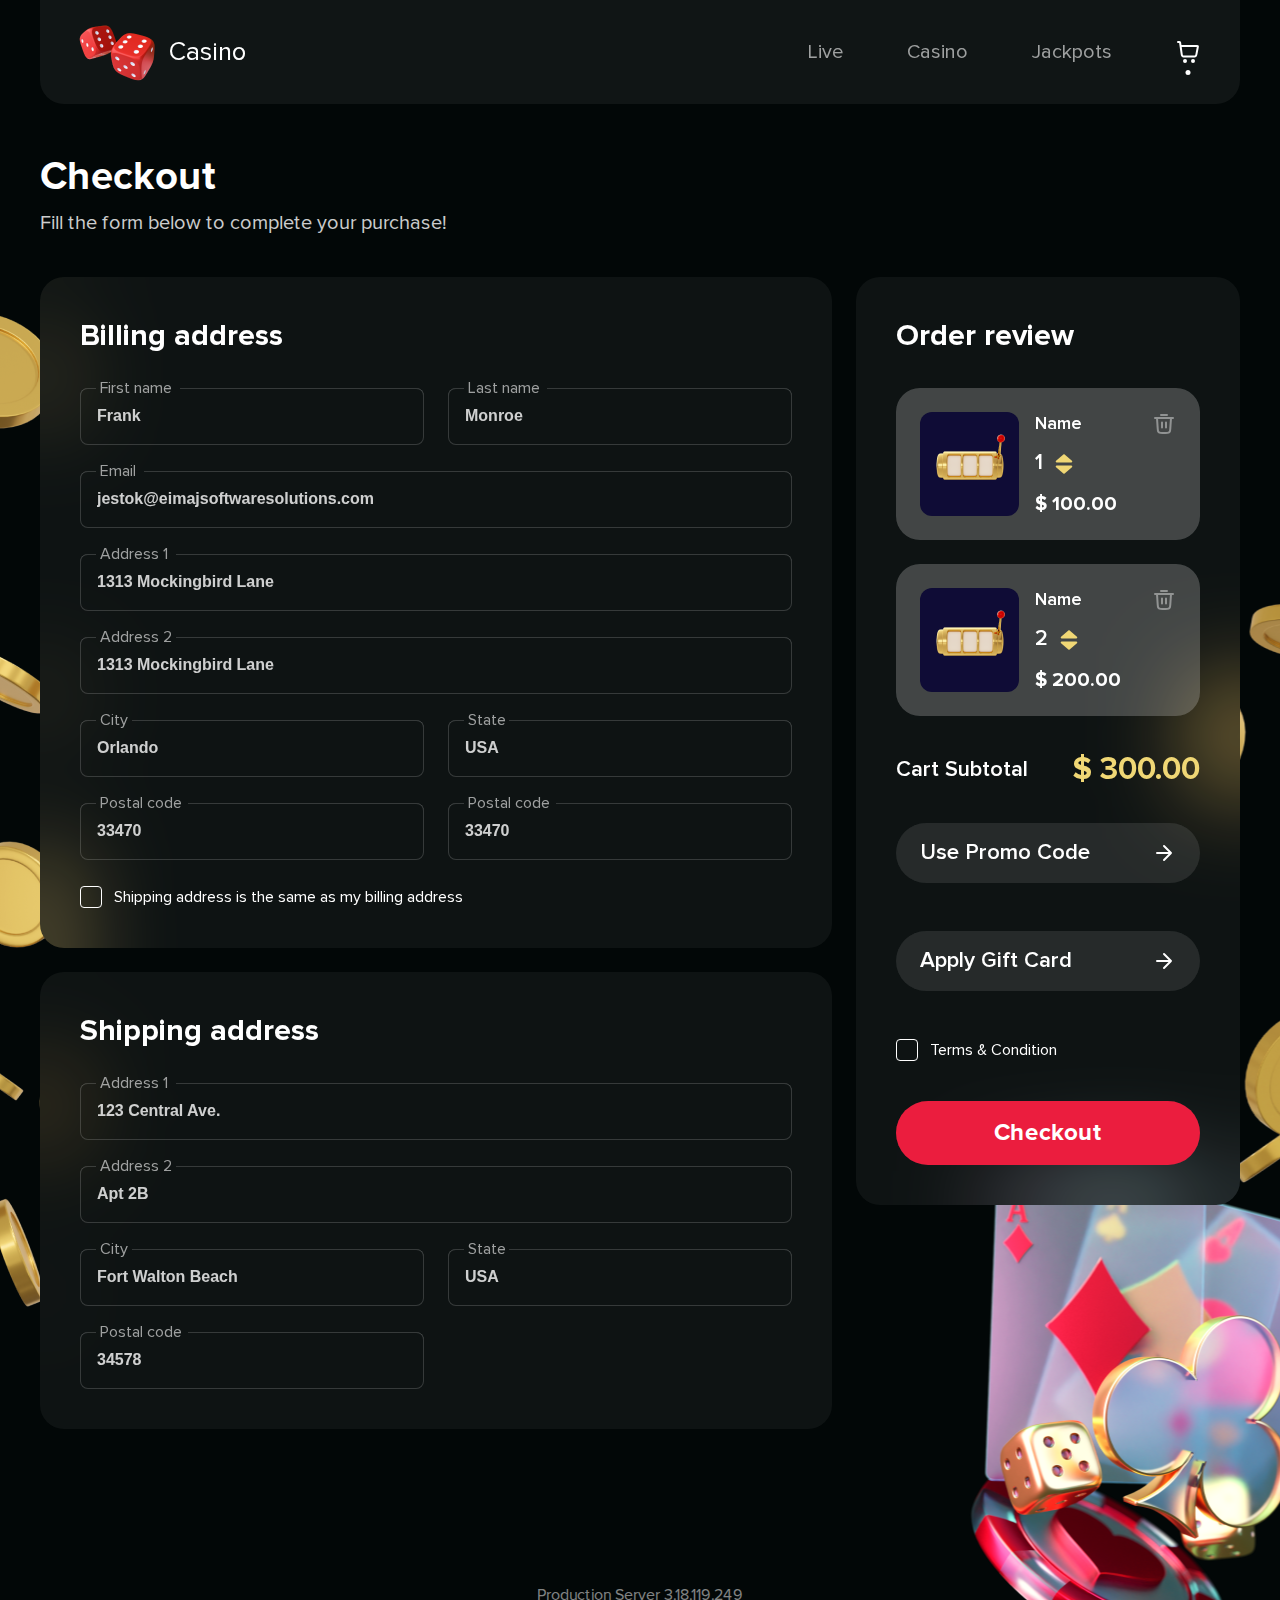
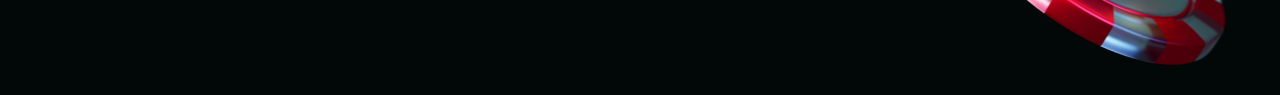
==== index.html @ a9254ffb "init" ====
<html lang="en">
  <head>
    <meta charset="UTF-8" />
    <meta name="viewport" content="width=device-width, initial-scale=1.0" />
    <title>Casino: Checkout</title>
  </head>
  <body>
    <div class="body-wrapper">
      <div class="background-decoration">
        <img
          src="./img/coin-left.png"
          class="background-decoration__left-coin-1"
        />
        <img
          src="./img/coin-right.png"
          class="background-decoration__right-coin-1"
        />
        <img src="./img/cards-1.png" class="background-decoration__card-1" />
      </div>
      <div class="container">
        <header class="header">
          <div class="logo">
            <img src="./img/header-logo.png" alt="" class="logo__img" />
            <div class="logo__title">Casino</div>
          </div>
          <nav class="menu">
            <a href="#" class="menu__link">Live</a>
            <a href="#" class="menu__link">Casino </a>
            <a href="#" class="menu__link">Jackpots </a>
            <a href="#" class="menu__link menu__link_active">
              <img src="./img/icons/shopping-cart.svg" class="menu__icon" />
            </a>
          </nav>
        </header>
        <header class="page-headline">
          <h1 class="page-headline__title">Checkout</h1>
          <p class="page-headline__subtitle">
            Fill the form below to complete your purchase!
          </p>
        </header>
        <form action="" class="checkout-form">
          <div class="checkout-form__col">
            <fieldset class="checkout-form__fieldset">
              <h2 class="checkout-form__legend">Billing address</h2>
              <div class="checkout-form__input-group">
                <div class="checkout-form__row">
                  <div class="checkout-form__input">
                    <label for="">First name</label>
                    <input type="text" value="Frank" />
                    <div class="checkout-form__input-top-border"></div>
                  </div>
                  <div class="checkout-form__input">
                    <label for="">Last name</label>
                    <input type="text" value="Monroe" />
                    <div class="checkout-form__input-top-border"></div>
                  </div>
                </div>
                <div class="checkout-form__row">
                  <div class="checkout-form__input">
                    <label for="">Email</label>
                    <input
                      type="text"
                      value="jestok@eimajsoftwaresolutions.com"
                    />
                    <div class="checkout-form__input-top-border"></div>
                  </div>
                </div>
                <div class="checkout-form__row">
                  <div class="checkout-form__input">
                    <label for="">Address 1</label>
                    <input type="text" value="1313 Mockingbird Lane" />
                    <div class="checkout-form__input-top-border"></div>
                  </div>
                </div>
                <div class="checkout-form__row">
                  <div class="checkout-form__input">
                    <label for="">Address 2</label>
                    <input type="text" value="1313 Mockingbird Lane" />
                    <div class="checkout-form__input-top-border"></div>
                  </div>
                </div>
                <div class="checkout-form__row">
                  <div class="checkout-form__input">
                    <label for="">City</label>
                    <input type="text" value="Orlando" />
                    <div class="checkout-form__input-top-border"></div>
                  </div>
                  <div class="checkout-form__input">
                    <label for="">State</label>
                    <input type="text" value="USA" />
                    <div class="checkout-form__input-top-border"></div>
                  </div>
                </div>
                <div class="checkout-form__row">
                  <div class="checkout-form__input">
                    <label for="">Postal code</label>
                    <input type="text" value="33470" />
                    <div class="checkout-form__input-top-border"></div>
                  </div>
                  <div class="checkout-form__input">
                    <label for="">Postal code</label>
                    <input type="text" value="33470" />
                    <div class="checkout-form__input-top-border"></div>
                  </div>
                </div>
                <div class="checkout-form__row">
                  <div class="checkout-form__checkbox">
                    <input
                      type="checkbox"
                      id="chekbox-1"
                      name="happy"
                      value="yes"
                    />
                    <label for="chekbox-1"
                      >Shipping address is the same as my billing address</label
                    >
                  </div>
                </div>
              </div>
            </fieldset>
            <fieldset class="checkout-form__fieldset">
              <h2 class="checkout-form__legend">Shipping address</h2>
              <div class="checkout-form__input-group">
                <div class="checkout-form__row">
                  <div class="checkout-form__input">
                    <label for="">Address 1</label>
                    <input type="text" value="123 Central Ave." />
                    <div class="checkout-form__input-top-border"></div>
                  </div>
                </div>
                <div class="checkout-form__row">
                  <div class="checkout-form__input">
                    <label for="">Address 2</label>
                    <input type="text" value="Apt 2B" />
                    <div class="checkout-form__input-top-border"></div>
                  </div>
                </div>
                <div class="checkout-form__row">
                  <div class="checkout-form__input">
                    <label for="">City</label>
                    <input type="text" value="Fort Walton Beach" />
                    <div class="checkout-form__input-top-border"></div>
                  </div>
                  <div class="checkout-form__input">
                    <label for="">State</label>
                    <input type="text" value="USA" />
                    <div class="checkout-form__input-top-border"></div>
                  </div>
                </div>
                <div class="checkout-form__row">
                  <div
                    class="checkout-form__input checkout-form__input_half-width"
                  >
                    <label for="">Postal code</label>
                    <input type="text" value="34578" />
                    <div class="checkout-form__input-top-border"></div>
                  </div>
                </div>
              </div>
            </fieldset>
          </div>
          <div class="checkout-form__col checkout-form__col_side">
            <fieldset class="checkout-form__fieldset">
              <h2 class="checkout-form__legend">Order review</h2>
              <div class="cart">
                <div class="cart__list">
                  <div class="cart__item">
                    <div class="cart__col cart__col_img">
                      <img
                        src="./img/checkout/jackpot.png"
                        alt=""
                        class="cart__img"
                      />
                    </div>
                    <div class="cart__col">
                      <header class="cart__header">
                        <div class="cart__name">Name</div>
                        <div class="cart__remove-btn">
                          <img
                            src="./img/icons/trash.svg"
                            class="cart__remove-icon"
                          />
                        </div>
                      </header>
                      <div class="cart__count">
                        <div class="cart__input">
                          <div class="cart__input-value">1</div>
                          <div class="cart__input-control">
                            <img
                              src="./img/icons/cart-input-up.svg"
                              class="cart__input-arrow cart__input-arrow_up"
                            />
                            <img
                              src="./img/icons/cart-input-down.svg"
                              class="cart__input-arrow cart__input-arrow_down"
                            />
                          </div>
                        </div>
                        <div class="cart__item-totalcost">
                          <span class="cart__currency-icon">$</span>
                          <span class="cart__totalcost-value">100.00</span>
                        </div>
                      </div>
                    </div>
                  </div>
                  <div class="cart__item">
                    <div class="cart__col cart__col_img">
                      <img
                        src="./img/checkout/jackpot.png"
                        alt=""
                        class="cart__img"
                      />
                    </div>
                    <div class="cart__col">
                      <header class="cart__header">
                        <div class="cart__name">Name</div>
                        <div class="cart__remove-btn">
                          <img
                            src="./img/icons/trash.svg"
                            class="cart__remove-icon"
                          />
                        </div>
                      </header>
                      <div class="cart__count">
                        <div class="cart__input">
                          <div class="cart__input-value">2</div>
                          <div class="cart__input-control">
                            <img
                              src="./img/icons/cart-input-up.svg"
                              class="cart__input-arrow cart__input-arrow_up"
                            />
                            <img
                              src="./img/icons/cart-input-down.svg"
                              class="cart__input-arrow cart__input-arrow_down"
                            />
                          </div>
                        </div>
                        <div class="cart__item-totalcost">
                          <span class="cart__currency-icon">$</span>
                          <span class="cart__totalcost-value">200.00</span>
                        </div>
                      </div>
                    </div>
                  </div>
                </div>
                <div class="cart__subtotal">
                  <div class="cart__subtotal-title">Cart Subtotal</div>
                  <div class="cart__subtotalcost">
                    $ <span class="cart__subtotalcost-value">300.00</span>
                  </div>
                </div>
              </div>
              <div class="promotions">
                <div class="promotions__item">
                  <div class="promotions__title">Use Promo Code</div>
                  <img
                    src="./img/icons/arrow-right.svg"
                    class="promotions__icon"
                  />
                </div>
                <div class="promotions__desc">
                  Lorem ipsum dolor sit amet consectetur adipisicing elit.
                </div>
                <div class="promotions__item">
                  <div class="promotions__title">Apply Gift Card</div>
                  <img
                    src="./img/icons/arrow-right.svg"
                    class="promotions__icon"
                  />
                </div>
                <div class="promotions__desc">
                  Lorem ipsum dolor sit amet consectetur adipisicing elit.
                </div>
              </div>
              <div class="checkout-form__row">
                <div class="checkout-form__checkbox">
                  <input
                    type="checkbox"
                    id="chekbox-2"
                    name="happy"
                    value="yes"
                  />
                  <label for="chekbox-2">Terms & Condition</label>
                </div>
              </div>
              <div class="checkout-form__btn">
                <a href="./checkout-selection.html" class="btn btn_fullwidth"
                  >Checkout</a
                >
              </div>
            </fieldset>
          </div>
        </form>
        <footer class="site-info">Production Server 3.18.119.249</footer>
      </div>
    </div>
  </body>
  <script src="./index.js"></script>
</html>
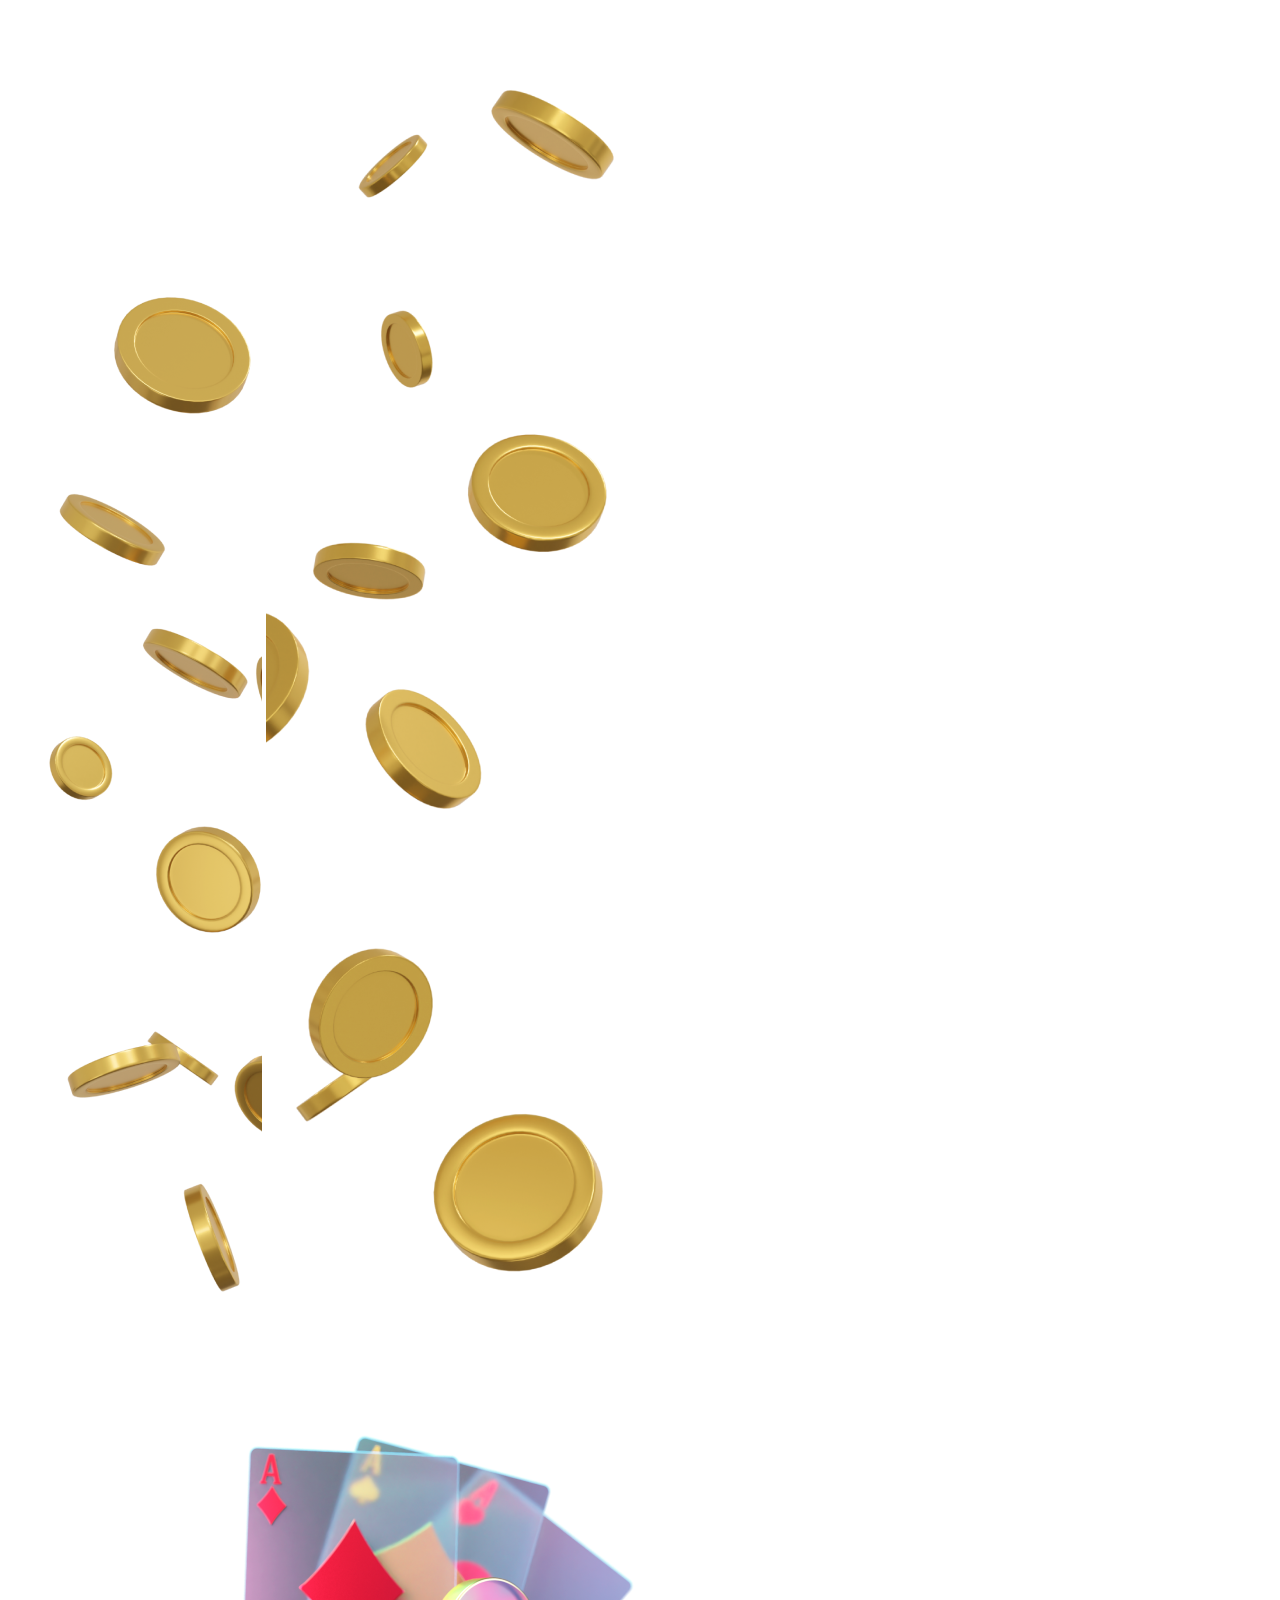
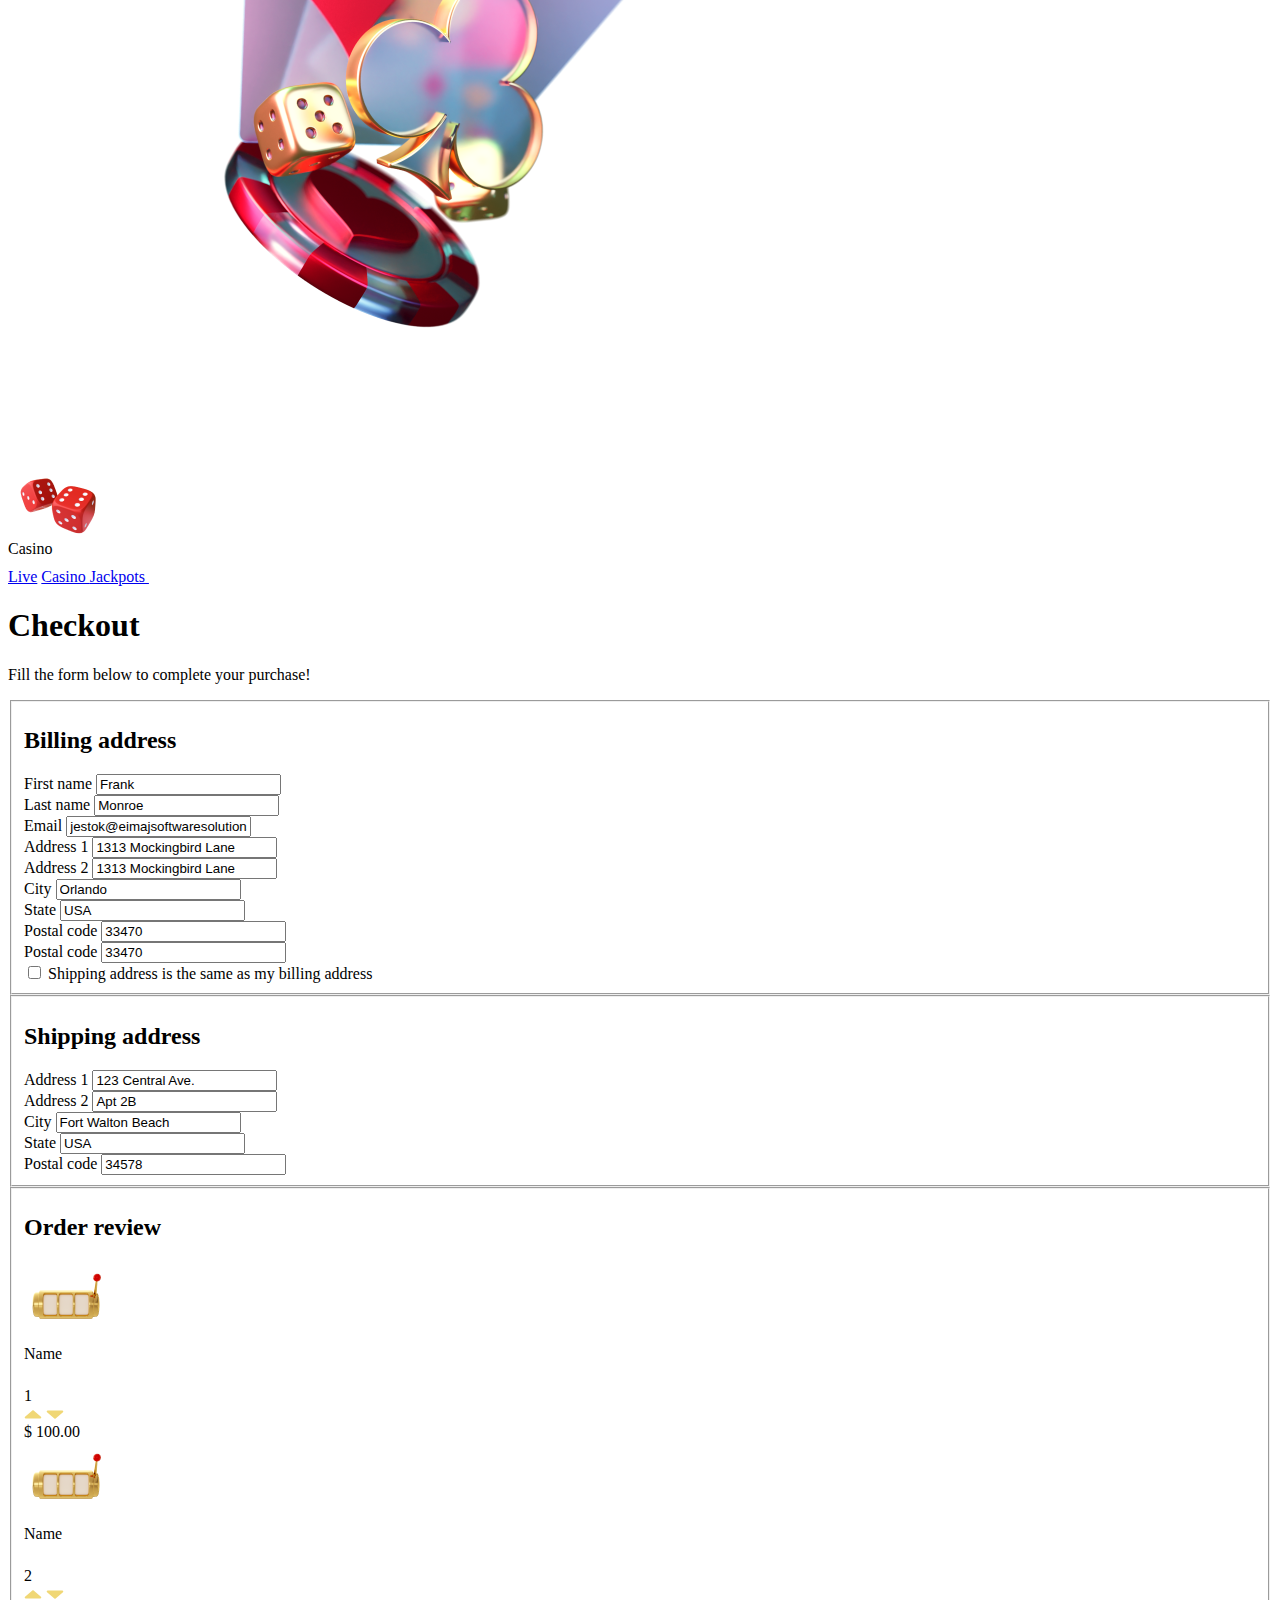
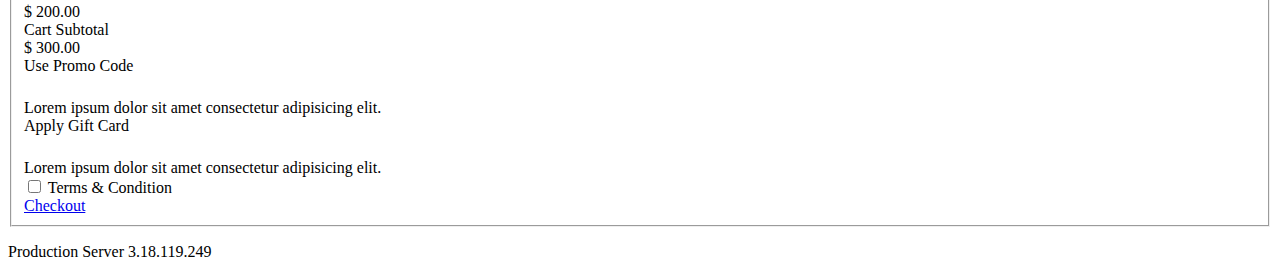
==== commit ecb20716: "Add files via upload" ====
--- a/index.html
+++ b/index.html
@@ -1,299 +1,303 @@
-<html lang="en">
-  <head>
-    <meta charset="UTF-8" />
-    <meta name="viewport" content="width=device-width, initial-scale=1.0" />
-    <title>Casino: Checkout</title>
-  </head>
-  <body>
-    <div class="body-wrapper">
-      <div class="background-decoration">
-        <img
-          src="./img/coin-left.png"
-          class="background-decoration__left-coin-1"
-        />
-        <img
-          src="./img/coin-right.png"
-          class="background-decoration__right-coin-1"
-        />
-        <img src="./img/cards-1.png" class="background-decoration__card-1" />
-      </div>
-      <div class="container">
-        <header class="header">
-          <div class="logo">
-            <img src="./img/header-logo.png" alt="" class="logo__img" />
-            <div class="logo__title">Casino</div>
-          </div>
-          <nav class="menu">
-            <a href="#" class="menu__link">Live</a>
-            <a href="#" class="menu__link">Casino </a>
-            <a href="#" class="menu__link">Jackpots </a>
-            <a href="#" class="menu__link menu__link_active">
-              <img src="./img/icons/shopping-cart.svg" class="menu__icon" />
-            </a>
-          </nav>
-        </header>
-        <header class="page-headline">
-          <h1 class="page-headline__title">Checkout</h1>
-          <p class="page-headline__subtitle">
-            Fill the form below to complete your purchase!
-          </p>
-        </header>
-        <form action="" class="checkout-form">
-          <div class="checkout-form__col">
-            <fieldset class="checkout-form__fieldset">
-              <h2 class="checkout-form__legend">Billing address</h2>
-              <div class="checkout-form__input-group">
-                <div class="checkout-form__row">
-                  <div class="checkout-form__input">
-                    <label for="">First name</label>
-                    <input type="text" value="Frank" />
-                    <div class="checkout-form__input-top-border"></div>
-                  </div>
-                  <div class="checkout-form__input">
-                    <label for="">Last name</label>
-                    <input type="text" value="Monroe" />
-                    <div class="checkout-form__input-top-border"></div>
-                  </div>
-                </div>
-                <div class="checkout-form__row">
-                  <div class="checkout-form__input">
-                    <label for="">Email</label>
-                    <input
-                      type="text"
-                      value="jestok@eimajsoftwaresolutions.com"
-                    />
-                    <div class="checkout-form__input-top-border"></div>
-                  </div>
-                </div>
-                <div class="checkout-form__row">
-                  <div class="checkout-form__input">
-                    <label for="">Address 1</label>
-                    <input type="text" value="1313 Mockingbird Lane" />
-                    <div class="checkout-form__input-top-border"></div>
-                  </div>
-                </div>
-                <div class="checkout-form__row">
-                  <div class="checkout-form__input">
-                    <label for="">Address 2</label>
-                    <input type="text" value="1313 Mockingbird Lane" />
-                    <div class="checkout-form__input-top-border"></div>
-                  </div>
-                </div>
-                <div class="checkout-form__row">
-                  <div class="checkout-form__input">
-                    <label for="">City</label>
-                    <input type="text" value="Orlando" />
-                    <div class="checkout-form__input-top-border"></div>
-                  </div>
-                  <div class="checkout-form__input">
-                    <label for="">State</label>
-                    <input type="text" value="USA" />
-                    <div class="checkout-form__input-top-border"></div>
-                  </div>
-                </div>
-                <div class="checkout-form__row">
-                  <div class="checkout-form__input">
-                    <label for="">Postal code</label>
-                    <input type="text" value="33470" />
-                    <div class="checkout-form__input-top-border"></div>
-                  </div>
-                  <div class="checkout-form__input">
-                    <label for="">Postal code</label>
-                    <input type="text" value="33470" />
-                    <div class="checkout-form__input-top-border"></div>
-                  </div>
-                </div>
-                <div class="checkout-form__row">
-                  <div class="checkout-form__checkbox">
-                    <input
-                      type="checkbox"
-                      id="chekbox-1"
-                      name="happy"
-                      value="yes"
-                    />
-                    <label for="chekbox-1"
-                      >Shipping address is the same as my billing address</label
-                    >
-                  </div>
-                </div>
-              </div>
-            </fieldset>
-            <fieldset class="checkout-form__fieldset">
-              <h2 class="checkout-form__legend">Shipping address</h2>
-              <div class="checkout-form__input-group">
-                <div class="checkout-form__row">
-                  <div class="checkout-form__input">
-                    <label for="">Address 1</label>
-                    <input type="text" value="123 Central Ave." />
-                    <div class="checkout-form__input-top-border"></div>
-                  </div>
-                </div>
-                <div class="checkout-form__row">
-                  <div class="checkout-form__input">
-                    <label for="">Address 2</label>
-                    <input type="text" value="Apt 2B" />
-                    <div class="checkout-form__input-top-border"></div>
-                  </div>
-                </div>
-                <div class="checkout-form__row">
-                  <div class="checkout-form__input">
-                    <label for="">City</label>
-                    <input type="text" value="Fort Walton Beach" />
-                    <div class="checkout-form__input-top-border"></div>
-                  </div>
-                  <div class="checkout-form__input">
-                    <label for="">State</label>
-                    <input type="text" value="USA" />
-                    <div class="checkout-form__input-top-border"></div>
-                  </div>
-                </div>
-                <div class="checkout-form__row">
-                  <div
-                    class="checkout-form__input checkout-form__input_half-width"
-                  >
-                    <label for="">Postal code</label>
-                    <input type="text" value="34578" />
-                    <div class="checkout-form__input-top-border"></div>
-                  </div>
-                </div>
-              </div>
-            </fieldset>
-          </div>
-          <div class="checkout-form__col checkout-form__col_side">
-            <fieldset class="checkout-form__fieldset">
-              <h2 class="checkout-form__legend">Order review</h2>
-              <div class="cart">
-                <div class="cart__list">
-                  <div class="cart__item">
-                    <div class="cart__col cart__col_img">
-                      <img
-                        src="./img/checkout/jackpot.png"
-                        alt=""
-                        class="cart__img"
-                      />
-                    </div>
-                    <div class="cart__col">
-                      <header class="cart__header">
-                        <div class="cart__name">Name</div>
-                        <div class="cart__remove-btn">
-                          <img
-                            src="./img/icons/trash.svg"
-                            class="cart__remove-icon"
-                          />
-                        </div>
-                      </header>
-                      <div class="cart__count">
-                        <div class="cart__input">
-                          <div class="cart__input-value">1</div>
-                          <div class="cart__input-control">
-                            <img
-                              src="./img/icons/cart-input-up.svg"
-                              class="cart__input-arrow cart__input-arrow_up"
-                            />
-                            <img
-                              src="./img/icons/cart-input-down.svg"
-                              class="cart__input-arrow cart__input-arrow_down"
-                            />
-                          </div>
-                        </div>
-                        <div class="cart__item-totalcost">
-                          <span class="cart__currency-icon">$</span>
-                          <span class="cart__totalcost-value">100.00</span>
-                        </div>
-                      </div>
-                    </div>
-                  </div>
-                  <div class="cart__item">
-                    <div class="cart__col cart__col_img">
-                      <img
-                        src="./img/checkout/jackpot.png"
-                        alt=""
-                        class="cart__img"
-                      />
-                    </div>
-                    <div class="cart__col">
-                      <header class="cart__header">
-                        <div class="cart__name">Name</div>
-                        <div class="cart__remove-btn">
-                          <img
-                            src="./img/icons/trash.svg"
-                            class="cart__remove-icon"
-                          />
-                        </div>
-                      </header>
-                      <div class="cart__count">
-                        <div class="cart__input">
-                          <div class="cart__input-value">2</div>
-                          <div class="cart__input-control">
-                            <img
-                              src="./img/icons/cart-input-up.svg"
-                              class="cart__input-arrow cart__input-arrow_up"
-                            />
-                            <img
-                              src="./img/icons/cart-input-down.svg"
-                              class="cart__input-arrow cart__input-arrow_down"
-                            />
-                          </div>
-                        </div>
-                        <div class="cart__item-totalcost">
-                          <span class="cart__currency-icon">$</span>
-                          <span class="cart__totalcost-value">200.00</span>
-                        </div>
-                      </div>
-                    </div>
-                  </div>
-                </div>
-                <div class="cart__subtotal">
-                  <div class="cart__subtotal-title">Cart Subtotal</div>
-                  <div class="cart__subtotalcost">
-                    $ <span class="cart__subtotalcost-value">300.00</span>
-                  </div>
-                </div>
-              </div>
-              <div class="promotions">
-                <div class="promotions__item">
-                  <div class="promotions__title">Use Promo Code</div>
-                  <img
-                    src="./img/icons/arrow-right.svg"
-                    class="promotions__icon"
-                  />
-                </div>
-                <div class="promotions__desc">
-                  Lorem ipsum dolor sit amet consectetur adipisicing elit.
-                </div>
-                <div class="promotions__item">
-                  <div class="promotions__title">Apply Gift Card</div>
-                  <img
-                    src="./img/icons/arrow-right.svg"
-                    class="promotions__icon"
-                  />
-                </div>
-                <div class="promotions__desc">
-                  Lorem ipsum dolor sit amet consectetur adipisicing elit.
-                </div>
-              </div>
-              <div class="checkout-form__row">
-                <div class="checkout-form__checkbox">
-                  <input
-                    type="checkbox"
-                    id="chekbox-2"
-                    name="happy"
-                    value="yes"
-                  />
-                  <label for="chekbox-2">Terms & Condition</label>
-                </div>
-              </div>
-              <div class="checkout-form__btn">
-                <a href="./checkout-selection.html" class="btn btn_fullwidth"
-                  >Checkout</a
-                >
-              </div>
-            </fieldset>
-          </div>
-        </form>
-        <footer class="site-info">Production Server 3.18.119.249</footer>
-      </div>
-    </div>
-  </body>
-  <script src="./index.js"></script>
-</html>
+<html lang="en">
+  <head>
+    <meta charset="UTF-8" />
+    <meta name="viewport" content="width=device-width, initial-scale=1.0" />
+    <title>Casino: Checkout</title>
+
+    <link rel="stylesheet" href="./scss/all.css" />
+  </head>
+  <body>
+    <div class="body-wrapper">
+      <div class="background-decoration">
+        <img
+          src="./img/coin-left.png"
+          class="background-decoration__left-coin-1"
+        />
+        <img
+          src="./img/coin-right.png"
+          class="background-decoration__right-coin-1"
+        />
+        <img src="./img/cards-1.png" class="background-decoration__card-1" />
+      </div>
+      <div class="container">
+        <header class="header">
+          <div class="logo">
+            <img src="./img/header-logo.png" alt="" class="logo__img" />
+            <div class="logo__title">Casino</div>
+          </div>
+          <nav class="menu">
+            <a href="#" class="menu__link">Live</a>
+            <a href="#" class="menu__link">Casino </a>
+            <a href="#" class="menu__link">Jackpots </a>
+            <a href="#" class="menu__link menu__link_active">
+              <img src="./img/icons/shopping-cart.svg" class="menu__icon" />
+            </a>
+          </nav>
+        </header>
+        <header class="page-headline">
+          <h1 class="page-headline__title">Checkout</h1>
+          <p class="page-headline__subtitle">
+            Fill the form below to complete your purchase!
+          </p>
+        </header>
+        <form action="" class="checkout-form">
+          <div class="checkout-form__col">
+            <fieldset class="checkout-form__fieldset">
+              <h2 class="checkout-form__legend">Billing address</h2>
+              <div class="checkout-form__input-group">
+                <div class="checkout-form__row">
+                  <div class="checkout-form__input">
+                    <label for="">First name</label>
+                    <input type="text" value="Frank" />
+                    <div class="checkout-form__input-top-border"></div>
+                  </div>
+                  <div class="checkout-form__input">
+                    <label for="">Last name</label>
+                    <input type="text" value="Monroe" />
+                    <div class="checkout-form__input-top-border"></div>
+                  </div>
+                </div>
+                <div class="checkout-form__row">
+                  <div class="checkout-form__input">
+                    <label for="">Email</label>
+                    <input
+                      type="text"
+                      value="jestok@eimajsoftwaresolutions.com"
+                    />
+                    <div class="checkout-form__input-top-border"></div>
+                  </div>
+                </div>
+                <div class="checkout-form__row">
+                  <div class="checkout-form__input">
+                    <label for="">Address 1</label>
+                    <input type="text" value="1313 Mockingbird Lane" />
+                    <div class="checkout-form__input-top-border"></div>
+                  </div>
+                </div>
+                <div class="checkout-form__row">
+                  <div class="checkout-form__input">
+                    <label for="">Address 2</label>
+                    <input type="text" value="1313 Mockingbird Lane" />
+                    <div class="checkout-form__input-top-border"></div>
+                  </div>
+                </div>
+                <div class="checkout-form__row">
+                  <div class="checkout-form__input">
+                    <label for="">City</label>
+                    <input type="text" value="Orlando" />
+                    <div class="checkout-form__input-top-border"></div>
+                  </div>
+                  <div class="checkout-form__input">
+                    <label for="">State</label>
+                    <input type="text" value="USA" />
+                    <div class="checkout-form__input-top-border"></div>
+                  </div>
+                </div>
+                <div class="checkout-form__row">
+                  <div class="checkout-form__input">
+                    <label for="">Postal code</label>
+                    <input type="text" value="33470" />
+                    <div class="checkout-form__input-top-border"></div>
+                  </div>
+                  <div class="checkout-form__input">
+                    <label for="">Postal code</label>
+                    <input type="text" value="33470" />
+                    <div class="checkout-form__input-top-border"></div>
+                  </div>
+                </div>
+                <div class="checkout-form__row">
+                  <div class="checkout-form__checkbox">
+                    <input
+                      type="checkbox"
+                      id="chekbox-1"
+                      name="happy"
+                      value="yes"
+                    />
+                    <label for="chekbox-1"
+                      >Shipping address is the same as my billing address</label
+                    >
+                  </div>
+                </div>
+              </div>
+            </fieldset>
+            <fieldset class="checkout-form__fieldset">
+              <h2 class="checkout-form__legend">Shipping address</h2>
+              <div class="checkout-form__input-group">
+                <div class="checkout-form__row">
+                  <div class="checkout-form__input">
+                    <label for="">Address 1</label>
+                    <input type="text" value="123 Central Ave." />
+                    <div class="checkout-form__input-top-border"></div>
+                  </div>
+                </div>
+                <div class="checkout-form__row">
+                  <div class="checkout-form__input">
+                    <label for="">Address 2</label>
+                    <input type="text" value="Apt 2B" />
+                    <div class="checkout-form__input-top-border"></div>
+                  </div>
+                </div>
+                <div class="checkout-form__row">
+                  <div class="checkout-form__input">
+                    <label for="">City</label>
+                    <input type="text" value="Fort Walton Beach" />
+                    <div class="checkout-form__input-top-border"></div>
+                  </div>
+                  <div class="checkout-form__input">
+                    <label for="">State</label>
+                    <input type="text" value="USA" />
+                    <div class="checkout-form__input-top-border"></div>
+                  </div>
+                </div>
+                <div class="checkout-form__row">
+                  <div
+                    class="checkout-form__input checkout-form__input_half-width"
+                  >
+                    <label for="">Postal code</label>
+                    <input type="text" value="34578" />
+                    <div class="checkout-form__input-top-border"></div>
+                  </div>
+                </div>
+              </div>
+            </fieldset>
+          </div>
+          <div class="checkout-form__col checkout-form__col_side">
+            <fieldset class="checkout-form__fieldset">
+              <h2 class="checkout-form__legend">Order review</h2>
+              <div class="cart">
+                <div class="cart__list">
+                  <div class="cart__item">
+                    <div class="cart__col cart__col_img">
+                      <img
+                        src="./img/checkout/jackpot.png"
+                        alt=""
+                        class="cart__img"
+                      />
+                    </div>
+                    <div class="cart__col">
+                      <header class="cart__header">
+                        <div class="cart__name">Name</div>
+                        <div class="cart__remove-btn">
+                          <img
+                            src="./img/icons/trash.svg"
+                            class="cart__remove-icon"
+                          />
+                        </div>
+                      </header>
+                      <div class="cart__count">
+                        <div class="cart__input">
+                          <div class="cart__input-value">1</div>
+                          <div class="cart__input-control">
+                            <img
+                              src="./img/icons/cart-input-up.svg"
+                              class="cart__input-arrow cart__input-arrow_up"
+                            />
+                            <img
+                              src="./img/icons/cart-input-down.svg"
+                              class="cart__input-arrow cart__input-arrow_down"
+                            />
+                          </div>
+                        </div>
+                        <div class="cart__item-totalcost">
+                          <span class="cart__currency-icon">$</span>
+                          <span class="cart__totalcost-value">100.00</span>
+                        </div>
+                      </div>
+                    </div>
+                  </div>
+                  <div class="cart__item">
+                    <div class="cart__col cart__col_img">
+                      <img
+                        src="./img/checkout/jackpot.png"
+                        alt=""
+                        class="cart__img"
+                      />
+                    </div>
+                    <div class="cart__col">
+                      <header class="cart__header">
+                        <div class="cart__name">Name</div>
+                        <div class="cart__remove-btn">
+                          <img
+                            src="./img/icons/trash.svg"
+                            class="cart__remove-icon"
+                          />
+                        </div>
+                      </header>
+                      <div class="cart__count">
+                        <div class="cart__input">
+                          <div class="cart__input-value">2</div>
+                          <div class="cart__input-control">
+                            <img
+                              src="./img/icons/cart-input-up.svg"
+                              class="cart__input-arrow cart__input-arrow_up"
+                            />
+                            <img
+                              src="./img/icons/cart-input-down.svg"
+                              class="cart__input-arrow cart__input-arrow_down"
+                            />
+                          </div>
+                        </div>
+                        <div class="cart__item-totalcost">
+                          <span class="cart__currency-icon">$</span>
+                          <span class="cart__totalcost-value">200.00</span>
+                        </div>
+                      </div>
+                    </div>
+                  </div>
+                </div>
+                <div class="cart__subtotal">
+                  <div class="cart__subtotal-title">Cart Subtotal</div>
+                  <div class="cart__subtotalcost">
+                    $ <span class="cart__subtotalcost-value">300.00</span>
+                  </div>
+                </div>
+              </div>
+              <div class="promotions">
+                <div class="promotions__item">
+                  <div class="promotions__title">Use Promo Code</div>
+                  <img
+                    src="./img/icons/arrow-right.svg"
+                    class="promotions__icon"
+                  />
+                </div>
+                <div class="promotions__desc">
+                  Lorem ipsum dolor sit amet consectetur adipisicing elit.
+                </div>
+                <div class="promotions__item">
+                  <div class="promotions__title">Apply Gift Card</div>
+                  <img
+                    src="./img/icons/arrow-right.svg"
+                    class="promotions__icon"
+                  />
+                </div>
+                <div class="promotions__desc">
+                  Lorem ipsum dolor sit amet consectetur adipisicing elit.
+                </div>
+              </div>
+              <div class="checkout-form__row">
+                <div class="checkout-form__checkbox">
+                  <input
+                    type="checkbox"
+                    id="chekbox-2"
+                    name="happy"
+                    value="yes"
+                  />
+                  <label for="chekbox-2">Terms & Condition</label>
+                </div>
+              </div>
+              <div class="checkout-form__btn">
+                <a href="./checkout-selection.html" class="btn btn_fullwidth"
+                  >Checkout</a
+                >
+              </div>
+            </fieldset>
+          </div>
+        </form>
+        <footer class="site-info">Production Server 3.18.119.249</footer>
+      </div>
+    </div>
+  </body>
+  <script src="./js/cart.js"></script>
+  <script src="./js/inputBorder.js"></script>
+  <script src="./js/promotionSpoiler.js"></script>
+</html>
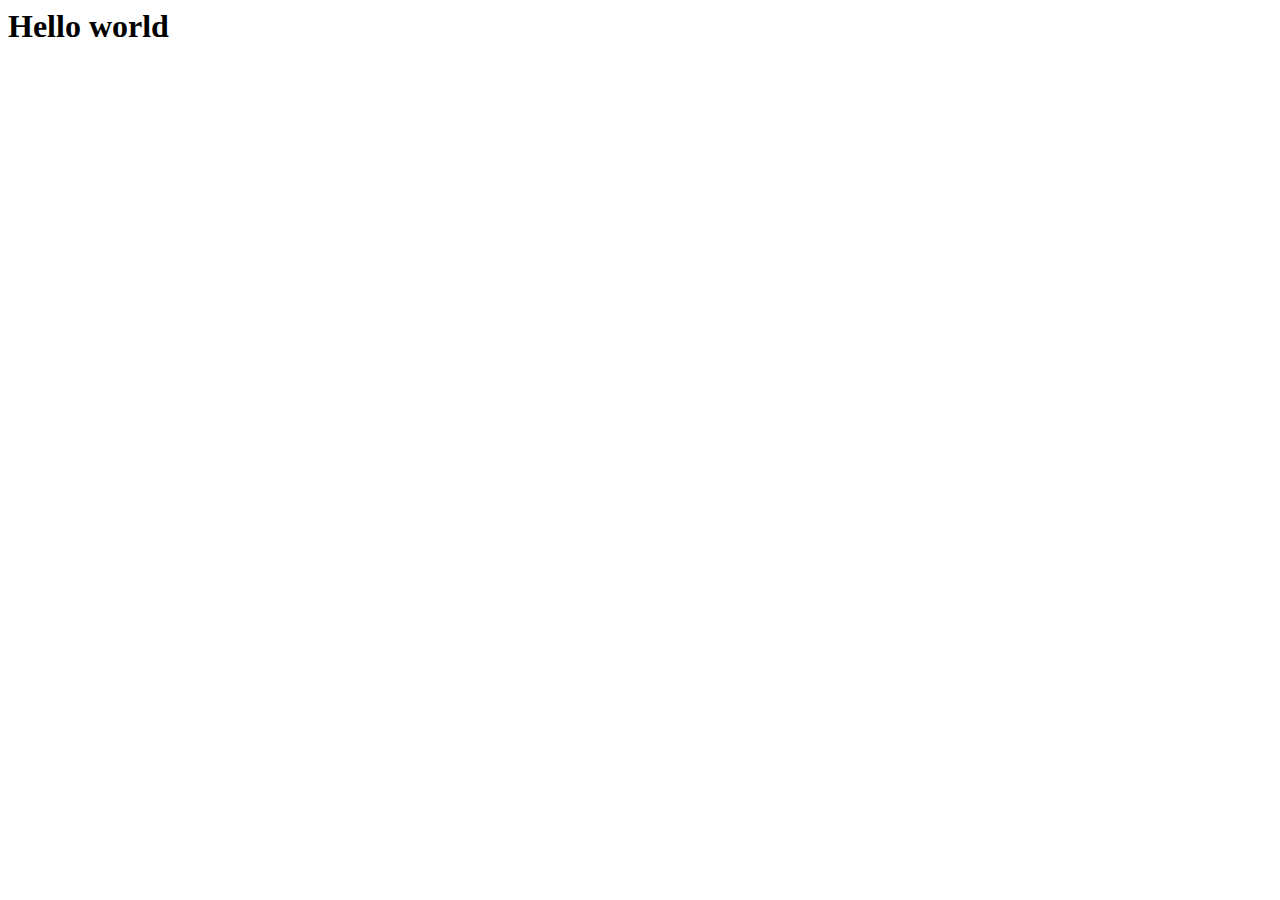
==== commit 81f28800: "Create index.html" ====
--- a/index.html
+++ b/index.html
@@ -1,303 +1,10 @@
-<html lang="en">
-  <head>
-    <meta charset="UTF-8" />
-    <meta name="viewport" content="width=device-width, initial-scale=1.0" />
-    <title>Casino: Checkout</title>
-
-    <link rel="stylesheet" href="./scss/all.css" />
-  </head>
-  <body>
-    <div class="body-wrapper">
-      <div class="background-decoration">
-        <img
-          src="./img/coin-left.png"
-          class="background-decoration__left-coin-1"
-        />
-        <img
-          src="./img/coin-right.png"
-          class="background-decoration__right-coin-1"
-        />
-        <img src="./img/cards-1.png" class="background-decoration__card-1" />
-      </div>
-      <div class="container">
-        <header class="header">
-          <div class="logo">
-            <img src="./img/header-logo.png" alt="" class="logo__img" />
-            <div class="logo__title">Casino</div>
-          </div>
-          <nav class="menu">
-            <a href="#" class="menu__link">Live</a>
-            <a href="#" class="menu__link">Casino </a>
-            <a href="#" class="menu__link">Jackpots </a>
-            <a href="#" class="menu__link menu__link_active">
-              <img src="./img/icons/shopping-cart.svg" class="menu__icon" />
-            </a>
-          </nav>
-        </header>
-        <header class="page-headline">
-          <h1 class="page-headline__title">Checkout</h1>
-          <p class="page-headline__subtitle">
-            Fill the form below to complete your purchase!
-          </p>
-        </header>
-        <form action="" class="checkout-form">
-          <div class="checkout-form__col">
-            <fieldset class="checkout-form__fieldset">
-              <h2 class="checkout-form__legend">Billing address</h2>
-              <div class="checkout-form__input-group">
-                <div class="checkout-form__row">
-                  <div class="checkout-form__input">
-                    <label for="">First name</label>
-                    <input type="text" value="Frank" />
-                    <div class="checkout-form__input-top-border"></div>
-                  </div>
-                  <div class="checkout-form__input">
-                    <label for="">Last name</label>
-                    <input type="text" value="Monroe" />
-                    <div class="checkout-form__input-top-border"></div>
-                  </div>
-                </div>
-                <div class="checkout-form__row">
-                  <div class="checkout-form__input">
-                    <label for="">Email</label>
-                    <input
-                      type="text"
-                      value="jestok@eimajsoftwaresolutions.com"
-                    />
-                    <div class="checkout-form__input-top-border"></div>
-                  </div>
-                </div>
-                <div class="checkout-form__row">
-                  <div class="checkout-form__input">
-                    <label for="">Address 1</label>
-                    <input type="text" value="1313 Mockingbird Lane" />
-                    <div class="checkout-form__input-top-border"></div>
-                  </div>
-                </div>
-                <div class="checkout-form__row">
-                  <div class="checkout-form__input">
-                    <label for="">Address 2</label>
-                    <input type="text" value="1313 Mockingbird Lane" />
-                    <div class="checkout-form__input-top-border"></div>
-                  </div>
-                </div>
-                <div class="checkout-form__row">
-                  <div class="checkout-form__input">
-                    <label for="">City</label>
-                    <input type="text" value="Orlando" />
-                    <div class="checkout-form__input-top-border"></div>
-                  </div>
-                  <div class="checkout-form__input">
-                    <label for="">State</label>
-                    <input type="text" value="USA" />
-                    <div class="checkout-form__input-top-border"></div>
-                  </div>
-                </div>
-                <div class="checkout-form__row">
-                  <div class="checkout-form__input">
-                    <label for="">Postal code</label>
-                    <input type="text" value="33470" />
-                    <div class="checkout-form__input-top-border"></div>
-                  </div>
-                  <div class="checkout-form__input">
-                    <label for="">Postal code</label>
-                    <input type="text" value="33470" />
-                    <div class="checkout-form__input-top-border"></div>
-                  </div>
-                </div>
-                <div class="checkout-form__row">
-                  <div class="checkout-form__checkbox">
-                    <input
-                      type="checkbox"
-                      id="chekbox-1"
-                      name="happy"
-                      value="yes"
-                    />
-                    <label for="chekbox-1"
-                      >Shipping address is the same as my billing address</label
-                    >
-                  </div>
-                </div>
-              </div>
-            </fieldset>
-            <fieldset class="checkout-form__fieldset">
-              <h2 class="checkout-form__legend">Shipping address</h2>
-              <div class="checkout-form__input-group">
-                <div class="checkout-form__row">
-                  <div class="checkout-form__input">
-                    <label for="">Address 1</label>
-                    <input type="text" value="123 Central Ave." />
-                    <div class="checkout-form__input-top-border"></div>
-                  </div>
-                </div>
-                <div class="checkout-form__row">
-                  <div class="checkout-form__input">
-                    <label for="">Address 2</label>
-                    <input type="text" value="Apt 2B" />
-                    <div class="checkout-form__input-top-border"></div>
-                  </div>
-                </div>
-                <div class="checkout-form__row">
-                  <div class="checkout-form__input">
-                    <label for="">City</label>
-                    <input type="text" value="Fort Walton Beach" />
-                    <div class="checkout-form__input-top-border"></div>
-                  </div>
-                  <div class="checkout-form__input">
-                    <label for="">State</label>
-                    <input type="text" value="USA" />
-                    <div class="checkout-form__input-top-border"></div>
-                  </div>
-                </div>
-                <div class="checkout-form__row">
-                  <div
-                    class="checkout-form__input checkout-form__input_half-width"
-                  >
-                    <label for="">Postal code</label>
-                    <input type="text" value="34578" />
-                    <div class="checkout-form__input-top-border"></div>
-                  </div>
-                </div>
-              </div>
-            </fieldset>
-          </div>
-          <div class="checkout-form__col checkout-form__col_side">
-            <fieldset class="checkout-form__fieldset">
-              <h2 class="checkout-form__legend">Order review</h2>
-              <div class="cart">
-                <div class="cart__list">
-                  <div class="cart__item">
-                    <div class="cart__col cart__col_img">
-                      <img
-                        src="./img/checkout/jackpot.png"
-                        alt=""
-                        class="cart__img"
-                      />
-                    </div>
-                    <div class="cart__col">
-                      <header class="cart__header">
-                        <div class="cart__name">Name</div>
-                        <div class="cart__remove-btn">
-                          <img
-                            src="./img/icons/trash.svg"
-                            class="cart__remove-icon"
-                          />
-                        </div>
-                      </header>
-                      <div class="cart__count">
-                        <div class="cart__input">
-                          <div class="cart__input-value">1</div>
-                          <div class="cart__input-control">
-                            <img
-                              src="./img/icons/cart-input-up.svg"
-                              class="cart__input-arrow cart__input-arrow_up"
-                            />
-                            <img
-                              src="./img/icons/cart-input-down.svg"
-                              class="cart__input-arrow cart__input-arrow_down"
-                            />
-                          </div>
-                        </div>
-                        <div class="cart__item-totalcost">
-                          <span class="cart__currency-icon">$</span>
-                          <span class="cart__totalcost-value">100.00</span>
-                        </div>
-                      </div>
-                    </div>
-                  </div>
-                  <div class="cart__item">
-                    <div class="cart__col cart__col_img">
-                      <img
-                        src="./img/checkout/jackpot.png"
-                        alt=""
-                        class="cart__img"
-                      />
-                    </div>
-                    <div class="cart__col">
-                      <header class="cart__header">
-                        <div class="cart__name">Name</div>
-                        <div class="cart__remove-btn">
-                          <img
-                            src="./img/icons/trash.svg"
-                            class="cart__remove-icon"
-                          />
-                        </div>
-                      </header>
-                      <div class="cart__count">
-                        <div class="cart__input">
-                          <div class="cart__input-value">2</div>
-                          <div class="cart__input-control">
-                            <img
-                              src="./img/icons/cart-input-up.svg"
-                              class="cart__input-arrow cart__input-arrow_up"
-                            />
-                            <img
-                              src="./img/icons/cart-input-down.svg"
-                              class="cart__input-arrow cart__input-arrow_down"
-                            />
-                          </div>
-                        </div>
-                        <div class="cart__item-totalcost">
-                          <span class="cart__currency-icon">$</span>
-                          <span class="cart__totalcost-value">200.00</span>
-                        </div>
-                      </div>
-                    </div>
-                  </div>
-                </div>
-                <div class="cart__subtotal">
-                  <div class="cart__subtotal-title">Cart Subtotal</div>
-                  <div class="cart__subtotalcost">
-                    $ <span class="cart__subtotalcost-value">300.00</span>
-                  </div>
-                </div>
-              </div>
-              <div class="promotions">
-                <div class="promotions__item">
-                  <div class="promotions__title">Use Promo Code</div>
-                  <img
-                    src="./img/icons/arrow-right.svg"
-                    class="promotions__icon"
-                  />
-                </div>
-                <div class="promotions__desc">
-                  Lorem ipsum dolor sit amet consectetur adipisicing elit.
-                </div>
-                <div class="promotions__item">
-                  <div class="promotions__title">Apply Gift Card</div>
-                  <img
-                    src="./img/icons/arrow-right.svg"
-                    class="promotions__icon"
-                  />
-                </div>
-                <div class="promotions__desc">
-                  Lorem ipsum dolor sit amet consectetur adipisicing elit.
-                </div>
-              </div>
-              <div class="checkout-form__row">
-                <div class="checkout-form__checkbox">
-                  <input
-                    type="checkbox"
-                    id="chekbox-2"
-                    name="happy"
-                    value="yes"
-                  />
-                  <label for="chekbox-2">Terms & Condition</label>
-                </div>
-              </div>
-              <div class="checkout-form__btn">
-                <a href="./checkout-selection.html" class="btn btn_fullwidth"
-                  >Checkout</a
-                >
-              </div>
-            </fieldset>
-          </div>
-        </form>
-        <footer class="site-info">Production Server 3.18.119.249</footer>
-      </div>
-    </div>
-  </body>
-  <script src="./js/cart.js"></script>
-  <script src="./js/inputBorder.js"></script>
-  <script src="./js/promotionSpoiler.js"></script>
-</html>
+<html lang="en">
+  <head>
+    <meta charset="UTF-8" />
+    <meta name="viewport" content="width=device-width, initial-scale=1.0" />
+    <title>Document</title>
+  </head>
+  <body>
+    <h1>Hello world</h1>
+  </body>
+</html>
